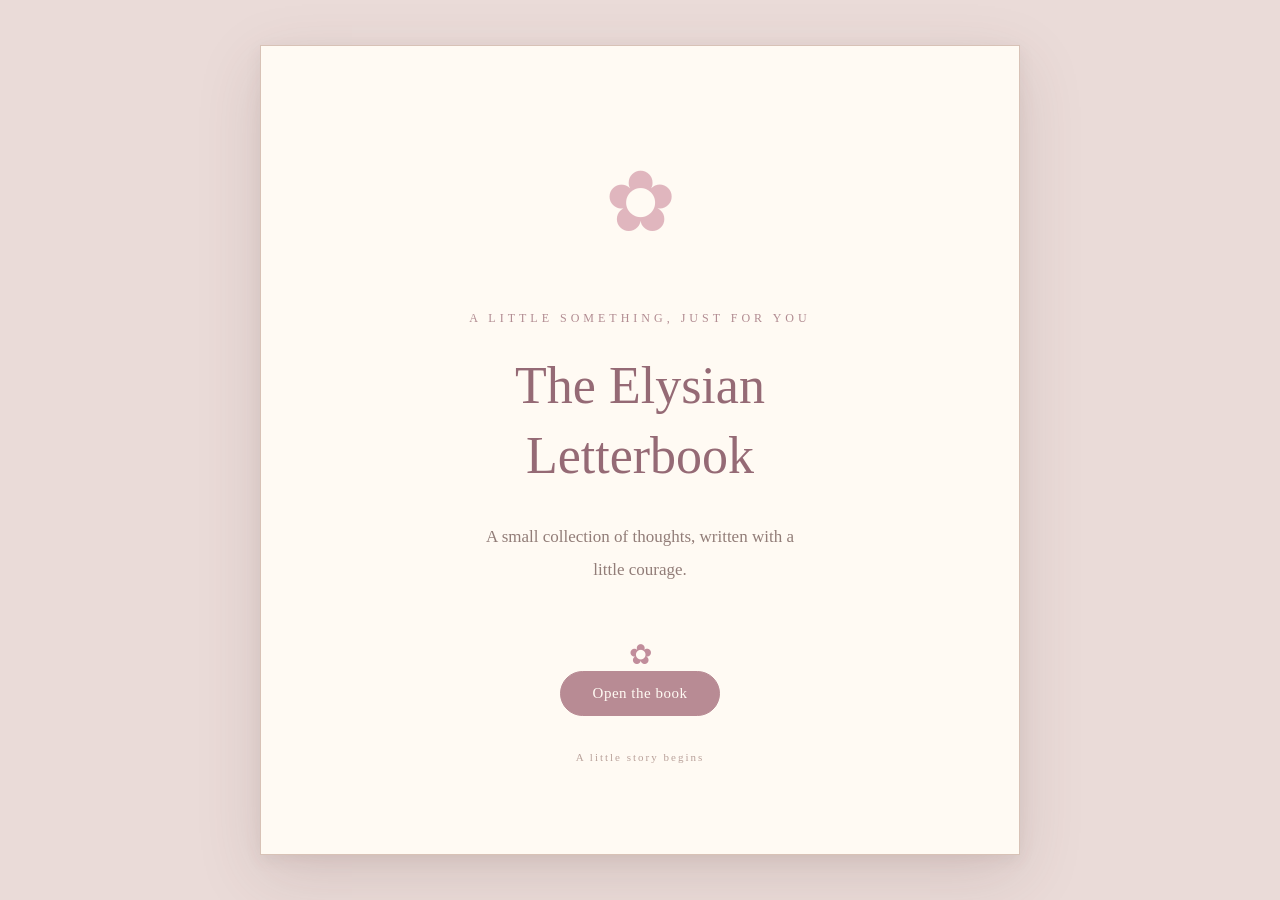
==== index.html @ 51415176 "Add files via upload" ====
<!DOCTYPE html>
<html lang="en">

<head>
    <meta charset="UTF-8">
    <meta name="viewport" content="width=device-width, initial-scale=1.0">

    <title>The Elysian Letterbook</title>

    <!-- CSS DESIGN -->
    <link rel="stylesheet" href="style.css">

</head>

<body>

    <!-- =========================================
         MAIN BOOK CONTAINER
    ========================================== -->

    <main class="book-container">

        <div class="book">


            <!-- =================================
                 PAGE 1: COVER
            ================================== -->

            <section class="page active" id="page-1">

                <div class="page-content cover-page">

                    <!-- IMAGE PLACEHOLDER: COVER FLOWER -->
                    <div class="image-placeholder cover-flower">
                        <!-- Add cover PNG here later -->
                    </div>


                    <p class="small-heading">
                        A little something, just for you
                    </p>


                    <h1>
                        The Elysian
                        <br>
                        Letterbook
                    </h1>


                    <p class="cover-description">
                        A small collection of thoughts,
                        written with a little courage.
                    </p>


                    <div class="cover-decoration">
                        ✿
                    </div>


                    <button class="next-button" onclick="nextPage()">
                        Open the book
                    </button>


                    <p class="page-number">
                        A little story begins
                    </p>

                </div>

            </section>



            <!-- =================================
                 PAGE 2: THE BEGINNING
            ================================== -->

            <section class="page" id="page-2">

                <div class="page-content">


                    <p class="small-heading">
                        Chapter I
                    </p>


                    <h2>
                        A little introduction
                    </h2>


                    <!-- IMAGE PLACEHOLDER -->
                    <div class="image-placeholder chapter-image">
                        <!-- Add a flower or decorative PNG here later -->
                    </div>


                    <p class="letter-text">
                        Hello.
                    </p>


                    <p class="letter-text">
                        I wanted to write something a little different
                        instead of simply sending another message.
                    </p>


                    <p class="letter-text">
                        So I made this little book.
                    </p>


                    <p class="letter-text">
                        And I suppose this is where my story begins.
                    </p>


                    <div class="page-navigation">

                        <button class="back-button" onclick="previousPage()">
                            Previous
                        </button>

                        <button class="next-button" onclick="nextPage()">
                            Next
                        </button>

                    </div>


                    <p class="page-number">
                        01
                    </p>

                </div>

            </section>



            <!-- =================================
                 PAGE 3: ELYSIA
            ================================== -->

            <section class="page" id="page-3">

                <div class="page-content">


                    <p class="small-heading">
                        Chapter II
                    </p>


                    <h2>
                        A beautiful coincidence
                    </h2>


                    <!-- IMAGE PLACEHOLDER: ELYSIA -->
                    <div class="image-placeholder elysia-image">
                        <!-- Add Elysia cosplay PNG here later -->
                    </div>


                    <p class="letter-text">
                        Somewhere along the way,
                        I came across your cosplay.
                    </p>


                    <p class="letter-text">
                        And honestly, Elysia was what first
                        caught my attention.
                    </p>


                    <p class="letter-text">
                        There was something about seeing
                        a character I already admired
                        brought to life.
            </p>


                    <p class="letter-text">
                        It made me curious enough
                        to stay a little longer.
                    </p>


                    <div class="page-navigation">

                        <button class="back-button" onclick="previousPage()">
                            Previous
                        </button>

                        <button class="next-button" onclick="nextPage()">
                            Next
                        </button>

                    </div>


                    <p class="page-number">
                        02
                    </p>

                </div>

            </section>



            <!-- =================================
                 PAGE 4: THE PERSON
            ================================== -->

            <section class="page" id="page-4">

                <div class="page-content">


                    <p class="small-heading">
                        Chapter III
                    </p>


                    <h2>
                        Beyond the cosplay
                    </h2>


                    <!-- IMAGE PLACEHOLDER: FLOWERS -->
                    <div class="image-placeholder flower-decoration">
                        <!-- Add flower PNG here later -->
                    </div>


                    <p class="letter-text">
                        But after a while,
                        I realized something.
                    </p>


                    <p class="letter-text">
                        It wasn't just the character
                        that made me curious.
            </p>


                    <p class="letter-text">
                        I started wondering about
                        the person behind the cosplay.
            </p>


                    <p class="letter-text">
                        The person with her own stories,
                        interests, little habits,
                        and dreams.
            </p>


                    <p class="letter-text">
                        And I found myself wanting
                        to know more about you.
            </p>


                    <div class="page-navigation">

                        <button class="back-button" onclick="previousPage()">
                            Previous
                        </button>

                        <button class="next-button" onclick="nextPage()">
                            Next
                        </button>

                    </div>


                    <p class="page-number">
                        03
                    </p>

                </div>

            </section>



            <!-- =================================
                 PAGE 5: HONEST THOUGHTS
            ================================== -->

            <section class="page" id="page-5">

                <div class="page-content">


                    <p class="small-heading">
                        Chapter IV
                    </p>


                    <h2>
                        A little honesty
                    </h2>


                    <!-- IMAGE PLACEHOLDER -->
                    <div class="image-placeholder honesty-image">
                        <!-- Add a decorative PNG here later -->
                    </div>


                    <p class="letter-text">
                        I think you're really lovely.
            </p>


                    <p class="letter-text">
                        And somewhere between admiring
                        your work and becoming curious
                        about you,
                        I realized that my interest
                        had become something more.
            </p>


                    <p class="letter-text">
                        I didn't want to pretend
                        that I hadn't noticed.
            </p>


                    <p class="letter-text">
                        So I thought I'd be honest
                        about it.
            </p>


                    <div class="page-navigation">

                        <button class="back-button" onclick="previousPage()">
                            Previous
                        </button>

                        <button class="next-button" onclick="nextPage()">
                            Next
                        </button>

                    </div>


                    <p class="page-number">
                        04
                    </p>

                </div>

            </section>



            <!-- =================================
                 PAGE 6: THE INVITATION
            ================================== -->

            <section class="page" id="page-6">

                <div class="page-content">


                    <p class="small-heading">
                        Chapter V
                    </p>


                    <h2>
                        A small question
                    </h2>


                    <!-- IMAGE PLACEHOLDER -->
                    <div class="image-placeholder invitation-image">
                        <!-- Add a flower PNG here later -->
                    </div>


                    <p class="letter-text">
                        I don't know where this might lead.
            </p>


                    <p class="letter-text">
                        And I don't want to make
                        any assumptions about you.
            </p>


                    <p class="letter-text">
                        But if you're comfortable with it,
                        I'd really like the chance
                        to get to know you.
            </p>


                    <p class="letter-text">
                        Maybe we could talk,
                        share our interests,
                        and see where things go.
            </p>


                    <p class="letter-text">
                        No expectations.
                        Just a genuine invitation.
            </p>


                    <div class="page-navigation">

                        <button class="back-button" onclick="previousPage()">
                            Previous
                        </button>

                        <button class="next-button" onclick="nextPage()">
                            Next
                        </button>

                    </div>


                    <p class="page-number">
                        05
                    </p>

                </div>

            </section>



            <!-- =================================
                 PAGE 7: FINAL LETTER
            ================================== -->

            <section class="page" id="page-7">

                <div class="page-content final-page">


                    <p class="small-heading">
                        The final page
                    </p>


                    <h2>
                        A letter from me
                    </h2>


                    <!-- IMAGE PLACEHOLDER: FINAL FLOWER -->
                    <div class="image-placeholder final-flower">
                        <!-- Add your final flower PNG here later -->
                    </div>


                    <p class="letter-text">
                        Thank you for taking the time
                        to read this little book.
            </p>


                    <p class="letter-text">
                        I know this might be unexpected,
                        and I hope it doesn't make
                        things uncomfortable.
            </p>


                    <p class="letter-text">
                        I simply wanted to tell you
                        how I feel,
                        and ask if you'd be open
                        to getting to know me.
            </p>


                    <p class="letter-text">
                        Whatever your answer is,
                        I'll respect it.
            </p>


                    <p class="letter-text">
                        And either way,
                        I'm glad I got to admire
                        your beautiful work.
            </p>


                    <div class="signature">

                        With sincerity,

                        <br>

                        <span>
                            Someone who wanted to say hello
                        </span>

                    </div>


                    

<!-- RESPONSE OPTIONS -->

<div class="response-section" id="response-section">

    <p class="response-question">
        Would you be open to getting to know me?
    </p>

    <button
        class="response-button"
        id="yes-button"
        onclick="chooseResponse('yes')">

        I'd like that ♡

    </button>

    <button
        class="response-button decline-button"
        id="no-button"
        onclick="chooseResponse('no')">

        I don't think so

    </button>

</div>


<!-- RESPONSE MESSAGE -->

<div
    id="response-message"
    class="response-message"
    aria-live="polite">

</div>


<!-- FINAL NAVIGATION -->

<div class="page-navigation">

    <button
        class="back-button"
        onclick="previousPage()">

        Previous

    </button>

    <button
        class="restart-button"
        onclick="restartBook()">

        Read again

    </button>


</div>



        <!-- =====================================
             BOOK FOOTER
        ====================================== -->

        <footer class="book-footer">

            <p>
                Written with a little courage ♡
            </p>

        </footer>


    </main>



    <!-- JAVASCRIPT -->
    <script src="script.js"></script>

</body>

</html>
---- style.css ----
/* =====================================================
   THE ELYSIAN LETTERBOOK
   Main stylesheet
===================================================== */


/* =====================================================
   1. GLOBAL SETTINGS
===================================================== */

* {
    box-sizing: border-box;
}

html {
    scroll-behavior: smooth;
}

body {
    margin: 0;
    min-height: 100vh;

    background-color: #eadbd8;

    color: #70565a;

    font-family: Georgia, "Times New Roman", serif;

    display: flex;
    justify-content: center;
    align-items: center;

    padding: 35px 15px;
}


/* =====================================================
   2. BOOK CONTAINER
===================================================== */

.book-container {
    width: 100%;
    max-width: 760px;

    margin: auto;
}

.book {
    position: relative;

    width: 100%;

    background-color: #fffaf3;

    border: 1px solid #d8c2b6;

    box-shadow:
        0 20px 60px rgba(91, 60, 58, 0.15),
        0 5px 15px rgba(91, 60, 58, 0.08);

    overflow: hidden;
}


/* =====================================================
   3. PAGE STRUCTURE
===================================================== */

.page {
    display: none;

    width: 100%;

    min-height: 680px;

    background-color: #fffaf3;

    position: relative;
}

.page.active {
    display: block;

    animation: pageFadeIn 0.6s ease;
}

.page-content {
    position: relative;

    width: 100%;
    min-height: 680px;

    padding: 75px 80px 60px;

    display: flex;
    flex-direction: column;
    align-items: center;

    text-align: center;
}


/* =====================================================
   4. PAGE TRANSITION
===================================================== */

@keyframes pageFadeIn {

    from {
        opacity: 0;
        transform: translateY(10px);
    }

    to {
        opacity: 1;
        transform: translateY(0);
    }

}


/* =====================================================
   5. SMALL HEADINGS
===================================================== */

.small-heading {
    margin: 0 0 25px;

    font-size: 12px;

    letter-spacing: 4px;

    text-transform: uppercase;

    color: #b18b91;
}


/* =====================================================
   6. MAIN HEADINGS
===================================================== */

h1,
h2 {
    margin: 0;

    font-weight: normal;

    color: #956a75;

    line-height: 1.35;
}

h1 {
    font-size: 52px;
}

h2 {
    font-size: 38px;

    margin-bottom: 25px;
}


/* =====================================================
   7. COVER PAGE
===================================================== */

.cover-page {
    justify-content: center;

    min-height: 720px;

    padding-top: 80px;
    padding-bottom: 80px;
}

.cover-page h1 {
    max-width: 500px;
}

.cover-description {
    max-width: 340px;

    margin-top: 30px;

    font-size: 17px;

    line-height: 1.9;

    color: #927d78;
}

.cover-decoration {
    margin-top: 35px;

    font-size: 28px;

    color: #c18d9b;
}


/* =====================================================
   8. IMAGE PLACEHOLDERS
===================================================== */

/*
   These areas are intentionally empty.

   Later, you can place PNG images inside them.

   We will adjust the sizes after you find your resources.
*/

.image-placeholder {
    position: relative;

    width: 100%;

    max-width: 320px;

    height: 180px;

    margin: 20px auto 30px;

    overflow: hidden;

    background-color: transparent;
}


/* Cover image area */

.cover-flower {
    width: 220px;

    height: 150px;

    margin-top: 0;
    margin-bottom: 35px;
}


/* Chapter illustrations */

.chapter-image {
    max-width: 280px;

    height: 150px;
}


/* Elysia cosplay image */

.elysia-image {
    max-width: 340px;

    height: 210px;
}


/* Flower decorations */

.flower-decoration {
    max-width: 250px;

    height: 140px;
}


/* Final page illustration */

.final-flower {
    max-width: 230px;

    height: 150px;
}


/* =====================================================
   9. CSS FLOWER DECORATIONS
===================================================== */

/*
   These decorations work without PNG files.

   You can remove or replace them whenever you add
   your own flower assets.
*/

.cover-flower::before,
.final-flower::before {

    content: "✿";

    position: absolute;

    top: 50%;
    left: 50%;

    transform: translate(-50%, -50%);

    font-size: 85px;

    color: #d9a6b1;

    opacity: 0.8;

}


.flower-decoration::before {

    content: "❀";

    position: absolute;

    top: 50%;
    left: 50%;

    transform: translate(-50%, -50%);

    font-size: 70px;

    color: #d7a6ae;

    opacity: 0.7;

}


/* =====================================================
   10. LETTER TEXT
===================================================== */

.letter-text {

    width: 100%;

    max-width: 470px;

    margin: 12px 0;

    font-size: 17px;

    line-height: 2;

    color: #806c69;

}


/* =====================================================
   11. PAGE NAVIGATION
===================================================== */

.page-navigation {

    width: 100%;

    display: flex;

    justify-content: center;
    align-items: center;

    gap: 15px;

    margin-top: auto;

    padding-top: 45px;
}


/* =====================================================
   12. GENERAL BUTTONS
===================================================== */

button {

    font-family: Georgia, "Times New Roman", serif;

    cursor: pointer;

    transition:
        background-color 0.3s ease,
        color 0.3s ease,
        transform 0.3s ease,
        box-shadow 0.3s ease;
}


/* Main next button */

.next-button {

    padding: 13px 32px;

    border: 1px solid #b88b94;

    border-radius: 30px;

    background-color: #b88b94;

    color: #fffaf3;

    font-size: 15px;

    letter-spacing: 0.5px;
}


/* Previous button */

.back-button {

    padding: 12px 25px;

    border: 1px solid #d8bfc0;

    border-radius: 30px;

    background-color: transparent;

    color: #98757c;

    font-size: 14px;
}


/* Restart button */

.restart-button {

    padding: 12px 25px;

    border: 1px solid #d8bfc0;

    border-radius: 30px;

    background-color: transparent;

    color: #98757c;

    font-size: 14px;
}


/* Button hover effects */

.next-button:hover {

    background-color: #986875;

    border-color: #986875;

    transform: translateY(-2px);

    box-shadow: 0 5px 15px rgba(130, 80, 90, 0.15);

}


.back-button:hover,
.restart-button:hover {

    background-color: #f1e4e1;

    transform: translateY(-2px);

}


/* =====================================================
   13. PAGE NUMBERS
===================================================== */

.page-number {

    margin-top: 35px;

    font-size: 11px;

    letter-spacing: 2px;

    color: #b9a19a;

}


/* =====================================================
   14. FINAL PAGE
===================================================== */

.final-page {

    padding-top: 65px;

    padding-bottom: 55px;
}


/* Signature */

.signature {

    margin-top: 30px;

    font-size: 15px;

    line-height: 2;

    color: #927b77;

    font-style: italic;
}

.signature span {

    color: #b17c88;

    font-size: 17px;

}


/* =====================================================
   15. RESPONSE SECTION
===================================================== */

.response-section {

    width: 100%;

    max-width: 400px;

    margin-top: 40px;

    padding: 30px 20px;

    border-top: 1px solid #ead8d2;

}


/* Question */

.response-question {

    margin: 0 0 25px;

    font-size: 17px;

    line-height: 1.8;

    color: #926d76;

}


/* Response buttons */

.response-button {

    display: block;

    width: 100%;

    margin: 12px auto;

    padding: 14px 20px;

    border: 1px solid #c99da5;

    border-radius: 30px;

    background-color: #c99da5;

    color: #fffaf3;

    font-size: 15px;
}


/* Positive response */

.response-button:hover {

    background-color: #a97783;

    border-color: #a97783;

    transform: translateY(-2px);

}


/* Decline response */

.decline-button {

    background-color: transparent;

    color: #987b7b;

    border-color: #ddc8c3;

}


/* Decline hover */

.decline-button:hover {

    background-color: #f3e7e3;

    color: #85666a;

}


/* =====================================================
   16. RESPONSE MESSAGE
===================================================== */

.response-message {

    display: none;

    width: 100%;

    max-width: 400px;

    margin-top: 25px;

    padding: 20px;

    background-color: #f8eee8;

    border: 1px solid #ead8d2;

    color: #876a70;

    font-size: 15px;

    line-height: 1.8;

}


/* =====================================================
   17. BOOK FOOTER
===================================================== */

.book-footer {

    padding: 20px;

    text-align: center;

    background-color: #f7eee7;

    border-top: 1px solid #e5d2c7;
}

.book-footer p {

    margin: 0;

    font-size: 12px;

    letter-spacing: 1.5px;

    color: #b08c8c;

}


/* =====================================================
   18. MOBILE RESPONSIVENESS
===================================================== */

@media (max-width: 600px) {


    body {

        padding: 15px 10px;

        align-items: flex-start;

    }


    .book-container {

        width: 100%;

    }


    .page {

        min-height: 650px;

    }


    .page-content {

        min-height: 650px;

        padding: 55px 25px 40px;

    }


    .cover-page {

        min-height: 680px;

        padding: 60px 20px;

    }


    h1 {

        font-size: 39px;

    }


    h2 {

        font-size: 30px;

    }


    .small-heading {

        font-size: 10px;

        letter-spacing: 3px;

    }


    .cover-description {

        font-size: 15px;

    }


    .letter-text {

        font-size: 15px;

        line-height: 1.9;

    }


    .image-placeholder {

        height: 140px;

        margin-top: 15px;
        margin-bottom: 20px;

    }


    .cover-flower {

        height: 120px;

    }


    .cover-flower::before,
    .final-flower::before {

        font-size: 65px;

    }


    .flower-decoration::before {

        font-size: 55px;

    }


    .page-navigation {

        gap: 10px;

        padding-top: 35px;

    }


    .next-button,
    .back-button,
    .restart-button {

        padding: 11px 20px;

        font-size: 13px;

    }


    .response-section {

        padding: 25px 10px;

    }


    .response-question {

        font-size: 15px;

    }


    .response-button {

        font-size: 14px;

    }


    .signature {

        font-size: 14px;

    }


}


/* =====================================================
   19. SMALL MOBILE SCREENS
===================================================== */

@media (max-width: 360px) {


    .page-content {

        padding-left: 18px;
        padding-right: 18px;

    }


    h1 {

        font-size: 33px;

    }


    h2 {

        font-size: 27px;

    }


    .page-navigation {

        gap: 8px;

    }


    .next-button,
    .back-button,
    .restart-button {

        padding: 10px 16px;

        font-size: 12px;

    }

}

/* =====================================================
   EXIT BOOK BUTTON
===================================================== */

.exit-button {

    padding: 12px 25px;

    border: 1px solid #d8bfc0;

    border-radius: 30px;

    background-color: transparent;

    color: #98757c;

    font-size: 14px;

}


/* Exit button hover */

.exit-button:hover {

    background-color: #f1e4e1;

    transform: translateY(-2px);

}


/* =====================================================
   RESPONSE LOCK
===================================================== */

/* Disabled response buttons */

.response-button:disabled {

    cursor: default;

    opacity: 0.55;

    transform: none;

}


/* Selected response */

.response-button.selected-response {

    opacity: 1;

    background-color: #a97783;

    border-color: #a97783;

    color: #fffaf3;

}


/* Keep selected button from changing on hover */

.response-button.selected-response:hover {

    transform: none;

}


/* =====================================================
   MOBILE FINAL NAVIGATION
===================================================== */

@media (max-width: 600px) {

    .exit-button {

        padding: 11px 20px;

        font-size: 13px;

    }

}
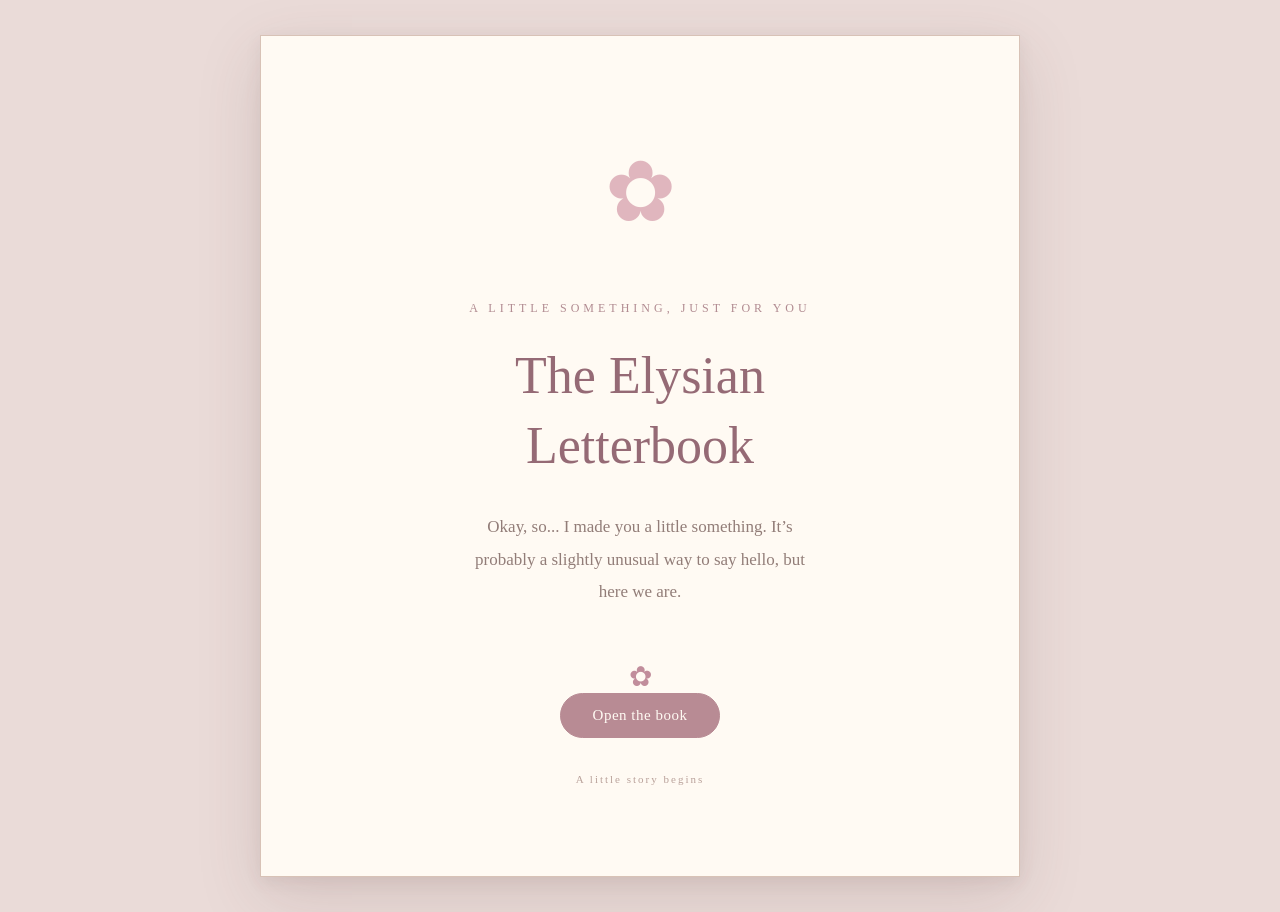
==== commit cf59a783: "Add files via upload" ====
--- a/index.html
+++ b/index.html
@@ -1,613 +1,614 @@
-
-<!DOCTYPE html>
-<html lang="en">
-
-<head>
-    <meta charset="UTF-8">
-    <meta name="viewport" content="width=device-width, initial-scale=1.0">
-
-    <title>The Elysian Letterbook</title>
-
-    <!-- CSS DESIGN -->
-    <link rel="stylesheet" href="style.css">
-
-</head>
-
-<body>
-
-    <!-- =========================================
-         MAIN BOOK CONTAINER
-    ========================================== -->
-
-    <main class="book-container">
-
-        <div class="book">
-
-
-            <!-- =================================
-                 PAGE 1: COVER
-            ================================== -->
-
-            <section class="page active" id="page-1">
-
-                <div class="page-content cover-page">
-
-                    <!-- IMAGE PLACEHOLDER: COVER FLOWER -->
-                    <div class="image-placeholder cover-flower">
-                        <!-- Add cover PNG here later -->
-                    </div>
-
-
-                    <p class="small-heading">
-                        A little something, just for you
-                    </p>
-
-
-                    <h1>
-                        The Elysian
-                        <br>
-                        Letterbook
-                    </h1>
-
-
-                    <p class="cover-description">
-                        A small collection of thoughts,
-                        written with a little courage.
-                    </p>
-
-
-                    <div class="cover-decoration">
-                        ✿
-                    </div>
-
-
-                    <button class="next-button" onclick="nextPage()">
-                        Open the book
-                    </button>
-
-
-                    <p class="page-number">
-                        A little story begins
-                    </p>
-
-                </div>
-
-            </section>
-
-
-
-            <!-- =================================
-                 PAGE 2: THE BEGINNING
-            ================================== -->
-
-            <section class="page" id="page-2">
-
-                <div class="page-content">
-
-
-                    <p class="small-heading">
-                        Chapter I
-                    </p>
-
-
-                    <h2>
-                        A little introduction
-                    </h2>
-
-
-                    <!-- IMAGE PLACEHOLDER -->
-                    <div class="image-placeholder chapter-image">
-                        <!-- Add a flower or decorative PNG here later -->
-                    </div>
-
-
-                    <p class="letter-text">
-                        Hello.
-                    </p>
-
-
-                    <p class="letter-text">
-                        I wanted to write something a little different
-                        instead of simply sending another message.
-                    </p>
-
-
-                    <p class="letter-text">
-                        So I made this little book.
-                    </p>
-
-
-                    <p class="letter-text">
-                        And I suppose this is where my story begins.
-                    </p>
-
-
-                    <div class="page-navigation">
-
-                        <button class="back-button" onclick="previousPage()">
-                            Previous
-                        </button>
-
-                        <button class="next-button" onclick="nextPage()">
-                            Next
-                        </button>
-
-                    </div>
-
-
-                    <p class="page-number">
-                        01
-                    </p>
-
-                </div>
-
-            </section>
-
-
-
-            <!-- =================================
-                 PAGE 3: ELYSIA
-            ================================== -->
-
-            <section class="page" id="page-3">
-
-                <div class="page-content">
-
-
-                    <p class="small-heading">
-                        Chapter II
-                    </p>
-
-
-                    <h2>
-                        A beautiful coincidence
-                    </h2>
-
-
-                    <!-- IMAGE PLACEHOLDER: ELYSIA -->
-                    <div class="image-placeholder elysia-image">
-                        <!-- Add Elysia cosplay PNG here later -->
-                    </div>
-
-
-                    <p class="letter-text">
-                        Somewhere along the way,
-                        I came across your cosplay.
-                    </p>
-
-
-                    <p class="letter-text">
-                        And honestly, Elysia was what first
-                        caught my attention.
-                    </p>
-
-
-                    <p class="letter-text">
-                        There was something about seeing
-                        a character I already admired
-                        brought to life.
-            </p>
-
-
-                    <p class="letter-text">
-                        It made me curious enough
-                        to stay a little longer.
-                    </p>
-
-
-                    <div class="page-navigation">
-
-                        <button class="back-button" onclick="previousPage()">
-                            Previous
-                        </button>
-
-                        <button class="next-button" onclick="nextPage()">
-                            Next
-                        </button>
-
-                    </div>
-
-
-                    <p class="page-number">
-                        02
-                    </p>
-
-                </div>
-
-            </section>
-
-
-
-            <!-- =================================
-                 PAGE 4: THE PERSON
-            ================================== -->
-
-            <section class="page" id="page-4">
-
-                <div class="page-content">
-
-
-                    <p class="small-heading">
-                        Chapter III
-                    </p>
-
-
-                    <h2>
-                        Beyond the cosplay
-                    </h2>
-
-
-                    <!-- IMAGE PLACEHOLDER: FLOWERS -->
-                    <div class="image-placeholder flower-decoration">
-                        <!-- Add flower PNG here later -->
-                    </div>
-
-
-                    <p class="letter-text">
-                        But after a while,
-                        I realized something.
-                    </p>
-
-
-                    <p class="letter-text">
-                        It wasn't just the character
-                        that made me curious.
-            </p>
-
-
-                    <p class="letter-text">
-                        I started wondering about
-                        the person behind the cosplay.
-            </p>
-
-
-                    <p class="letter-text">
-                        The person with her own stories,
-                        interests, little habits,
-                        and dreams.
-            </p>
-
-
-                    <p class="letter-text">
-                        And I found myself wanting
-                        to know more about you.
-            </p>
-
-
-                    <div class="page-navigation">
-
-                        <button class="back-button" onclick="previousPage()">
-                            Previous
-                        </button>
-
-                        <button class="next-button" onclick="nextPage()">
-                            Next
-                        </button>
-
-                    </div>
-
-
-                    <p class="page-number">
-                        03
-                    </p>
-
-                </div>
-
-            </section>
-
-
-
-            <!-- =================================
-                 PAGE 5: HONEST THOUGHTS
-            ================================== -->
-
-            <section class="page" id="page-5">
-
-                <div class="page-content">
-
-
-                    <p class="small-heading">
-                        Chapter IV
-                    </p>
-
-
-                    <h2>
-                        A little honesty
-                    </h2>
-
-
-                    <!-- IMAGE PLACEHOLDER -->
-                    <div class="image-placeholder honesty-image">
-                        <!-- Add a decorative PNG here later -->
-                    </div>
-
-
-                    <p class="letter-text">
-                        I think you're really lovely.
-            </p>
-
-
-                    <p class="letter-text">
-                        And somewhere between admiring
-                        your work and becoming curious
-                        about you,
-                        I realized that my interest
-                        had become something more.
-            </p>
-
-
-                    <p class="letter-text">
-                        I didn't want to pretend
-                        that I hadn't noticed.
-            </p>
-
-
-                    <p class="letter-text">
-                        So I thought I'd be honest
-                        about it.
-            </p>
-
-
-                    <div class="page-navigation">
-
-                        <button class="back-button" onclick="previousPage()">
-                            Previous
-                        </button>
-
-                        <button class="next-button" onclick="nextPage()">
-                            Next
-                        </button>
-
-                    </div>
-
-
-                    <p class="page-number">
-                        04
-                    </p>
-
-                </div>
-
-            </section>
-
-
-
-            <!-- =================================
-                 PAGE 6: THE INVITATION
-            ================================== -->
-
-            <section class="page" id="page-6">
-
-                <div class="page-content">
-
-
-                    <p class="small-heading">
-                        Chapter V
-                    </p>
-
-
-                    <h2>
-                        A small question
-                    </h2>
-
-
-                    <!-- IMAGE PLACEHOLDER -->
-                    <div class="image-placeholder invitation-image">
-                        <!-- Add a flower PNG here later -->
-                    </div>
-
-
-                    <p class="letter-text">
-                        I don't know where this might lead.
-            </p>
-
-
-                    <p class="letter-text">
-                        And I don't want to make
-                        any assumptions about you.
-            </p>
-
-
-                    <p class="letter-text">
-                        But if you're comfortable with it,
-                        I'd really like the chance
-                        to get to know you.
-            </p>
-
-
-                    <p class="letter-text">
-                        Maybe we could talk,
-                        share our interests,
-                        and see where things go.
-            </p>
-
-
-                    <p class="letter-text">
-                        No expectations.
-                        Just a genuine invitation.
-            </p>
-
-
-                    <div class="page-navigation">
-
-                        <button class="back-button" onclick="previousPage()">
-                            Previous
-                        </button>
-
-                        <button class="next-button" onclick="nextPage()">
-                            Next
-                        </button>
-
-                    </div>
-
-
-                    <p class="page-number">
-                        05
-                    </p>
-
-                </div>
-
-            </section>
-
-
-
-            <!-- =================================
-                 PAGE 7: FINAL LETTER
-            ================================== -->
-
-            <section class="page" id="page-7">
-
-                <div class="page-content final-page">
-
-
-                    <p class="small-heading">
-                        The final page
-                    </p>
-
-
-                    <h2>
-                        A letter from me
-                    </h2>
-
-
-                    <!-- IMAGE PLACEHOLDER: FINAL FLOWER -->
-                    <div class="image-placeholder final-flower">
-                        <!-- Add your final flower PNG here later -->
-                    </div>
-
-
-                    <p class="letter-text">
-                        Thank you for taking the time
-                        to read this little book.
-            </p>
-
-
-                    <p class="letter-text">
-                        I know this might be unexpected,
-                        and I hope it doesn't make
-                        things uncomfortable.
-            </p>
-
-
-                    <p class="letter-text">
-                        I simply wanted to tell you
-                        how I feel,
-                        and ask if you'd be open
-                        to getting to know me.
-            </p>
-
-
-                    <p class="letter-text">
-                        Whatever your answer is,
-                        I'll respect it.
-            </p>
-
-
-                    <p class="letter-text">
-                        And either way,
-                        I'm glad I got to admire
-                        your beautiful work.
-            </p>
-
-
-                    <div class="signature">
-
-                        With sincerity,
-
-                        <br>
-
-                        <span>
-                            Someone who wanted to say hello
-                        </span>
-
-                    </div>
-
-
-                    
-
-<!-- RESPONSE OPTIONS -->
-
-<div class="response-section" id="response-section">
-
-    <p class="response-question">
-        Would you be open to getting to know me?
-    </p>
-
-    <button
-        class="response-button"
-        id="yes-button"
-        onclick="chooseResponse('yes')">
-
-        I'd like that ♡
-
-    </button>
-
-    <button
-        class="response-button decline-button"
-        id="no-button"
-        onclick="chooseResponse('no')">
-
-        I don't think so
-
-    </button>
-
-</div>
-
-
-<!-- RESPONSE MESSAGE -->
-
-<div
-    id="response-message"
-    class="response-message"
-    aria-live="polite">
-
-</div>
-
-
-<!-- FINAL NAVIGATION -->
-
-<div class="page-navigation">
-
-    <button
-        class="back-button"
-        onclick="previousPage()">
-
-        Previous
-
-    </button>
-
-    <button
-        class="restart-button"
-        onclick="restartBook()">
-
-        Read again
-
-    </button>
-
-
-</div>
-
-
-
-        <!-- =====================================
-             BOOK FOOTER
-        ====================================== -->
-
-        <footer class="book-footer">
-
-            <p>
-                Written with a little courage ♡
-            </p>
-
-        </footer>
-
-
-    </main>
-
-
-
-    <!-- JAVASCRIPT -->
-    <script src="script.js"></script>
-
-</body>
-
-</html>
+
+<!DOCTYPE html>
+<html lang="en">
+
+<head>
+    <meta charset="UTF-8">
+    <meta name="viewport" content="width=device-width, initial-scale=1.0">
+
+    <title>The Elysian Letterbook</title>
+
+    <!-- CSS DESIGN -->
+    <link rel="stylesheet" href="style.css">
+
+</head>
+
+<body>
+
+    <!-- =========================================
+         MAIN BOOK CONTAINER
+    ========================================== -->
+
+    <main class="book-container">
+
+        <div class="book">
+
+
+            <!-- =================================
+                 PAGE 1: COVER
+            ================================== -->
+
+            <section class="page active" id="page-1">
+
+                <div class="page-content cover-page">
+
+                    <!-- IMAGE PLACEHOLDER: COVER FLOWER -->
+                    <div class="image-placeholder cover-flower">
+                        <!-- Add cover PNG here later -->
+                    </div>
+
+
+                    <p class="small-heading">
+                        A little something, just for you
+                    </p>
+
+
+                    <h1>
+                        The Elysian
+                        <br>
+                        Letterbook
+                    </h1>
+
+
+                    <p class="cover-description">
+                        Okay, so... I made you a little something.
+                        It’s probably a slightly unusual way to say hello, but here we are.
+                    </p>
+
+
+                    <div class="cover-decoration">
+                        ✿
+                    </div>
+
+
+                    <button class="next-button" onclick="nextPage()">
+                        Open the book
+                    </button>
+
+
+                    <p class="page-number">
+                        A little story begins
+                    </p>
+
+                </div>
+
+            </section>
+
+
+
+            <!-- =================================
+                 PAGE 2: THE BEGINNING
+            ================================== -->
+
+            <section class="page" id="page-2">
+
+                <div class="page-content">
+
+
+                    <p class="small-heading">
+                        Chapter I
+                    </p>
+
+
+                    <h2>
+                        A little introduction
+                    </h2>
+
+
+                    <!-- IMAGE PLACEHOLDER -->
+                    <div class="image-placeholder chapter-image">
+                        <img
+                            src="assets/Pastel Paper with Cursive Hello.png"
+                            alt=""
+                            class="chapter-flower"
+                 >
+                    </div>
+
+
+                    <p class="letter-text">
+                        Hey, hello. So... I’m not really sure how to start this haha.
+                    </p>
+
+
+                    <p class="letter-text">
+                        I thought about just sending you a message, but somehow
+                        I ended up making an entire little website instead
+                    </p>
+
+
+                    <p class="letter-text">
+                        Yeah. This seemed like a perfectly reasonable idea at the time.
+                    </p>
+
+
+                    <p class="letter-text">
+                        Anyway, I guess this is me saying hi.
+                    </p>
+
+
+                    <div class="page-navigation">
+
+                        <button class="back-button" onclick="previousPage()">
+                            Previous
+                        </button>
+
+                        <button class="next-button" onclick="nextPage()">
+                            Next
+                        </button>
+
+                    </div>
+
+
+                    <p class="page-number">
+                        01
+                    </p>
+
+                </div>
+
+            </section>
+
+
+
+            <!-- =================================
+                 PAGE 3: ELYSIA
+            ================================== -->
+
+            <section class="page" id="page-3">
+
+                <div class="page-content">
+
+
+                    <p class="small-heading">
+                        Chapter II
+                    </p>
+
+
+                    <h2>
+                        A beautiful coincidence
+                    </h2>
+
+
+                    <!-- IMAGE PLACEHOLDER: ELYSIA -->
+                    <div class="image-placeholder elysia-image">
+                        <img
+                            src="assets/new Elysia battlesuit version 8_5.jpg"
+                            alt=""
+                            class="elysia-cosplay"
+                            >
+                    </div>
+
+
+                    <p class="letter-text">
+                        So, how did this even start? Well, I came across
+                        your Elysia cosplay on TikTok.
+                    </p>
+
+
+                    <p class="letter-text">
+                        And honestly... yeah, Elysia definitely caught
+                        my attention haha.
+                    </p>
+
+
+                    <p class="letter-text">
+                        I already liked the character, so seeing someone bring her to life like that was pretty cool haha.
+And honestly... you looked really pretty, too.
+            </p>
+
+                    <p class="letter-text">
+                       I noticed you cosplay other characters as well, and it's nice seeing the different characters you bring to life.
+
+
+                    <p class="letter-text">
+                        I guess that’s how I ended up here.
+                    </p>
+
+
+                    <div class="page-navigation">
+
+                        <button class="back-button" onclick="previousPage()">
+                            Previous
+                        </button>
+
+                        <button class="next-button" onclick="nextPage()">
+                            Next
+                        </button>
+
+                    </div>
+
+
+                    <p class="page-number">
+                        02
+                    </p>
+
+                </div>
+
+            </section>
+
+
+
+            <!-- =================================
+                 PAGE 4: THE PERSON
+            ================================== -->
+
+            <section class="page" id="page-4">
+
+                <div class="page-content">
+
+
+                    <p class="small-heading">
+                        Chapter III
+                    </p>
+
+
+                    <h2>
+                        Beyond the cosplay
+                    </h2>
+
+
+                    <!-- IMAGE PLACEHOLDER: FLOWERS -->
+                    <div class="image-placeholder flower-decoration">
+                        <!-- Add flower PNG here later -->
+                    </div>
+
+
+                    <p class="letter-text">
+                        But then... I started getting curious about you, too.
+                    </p>
+
+
+                    <p class="letter-text">
+                        Not just the cosplay or the characters you portray,
+                        but the person behind them.
+            </p>
+
+
+                    <p class="letter-text">
+                        I guess I started wondering what you're like outside of all that.
+            </p>
+
+
+                    <p class="letter-text">
+                        What do you enjoy? What kind of things make you happy?
+            </p>
+
+
+                    <p class="letter-text">
+                        I realized I kind of wanted to know.
+                        </p>
+
+                    <div class="page-navigation">
+
+                        <button class="back-button" onclick="previousPage()">
+                            Previous
+                        </button>
+
+                        <button class="next-button" onclick="nextPage()">
+                            Next
+                        </button>
+
+                    </div>
+
+
+                    <p class="page-number">
+                        03
+                    </p>
+
+                </div>
+
+            </section>
+
+
+
+            <!-- =================================
+                 PAGE 5: HONEST THOUGHTS
+            ================================== -->
+
+            <section class="page" id="page-5">
+
+                <div class="page-content">
+
+
+                    <p class="small-heading">
+                        Chapter IV
+                    </p>
+
+
+                    <h2>
+                        A little honesty
+                    </h2>
+
+
+                    <!-- IMAGE PLACEHOLDER -->
+                    <div class="image-placeholder honesty-image">
+                        <img
+                            src="assets/download.jpg"
+                            alt=""
+                            class="honesty-cosplay"
+                            >
+                    </div>
+
+
+                    <p class="letter-text">
+                        Okay, here’s where I get a little awkward.
+                        I think you’re really <b>pretty</b>.
+            </p>
+
+
+                    <p class="letter-text">
+                       I guess it's not just the cosplay itself, either. You caught my attention, and I found myself wanting to know a little more about you.<break>
+I don't really know how else to put it without making this sound like some cheesy pickup line.
+            </p>
+
+
+                    <p class="letter-text">
+                        But yeah... I think you're someone I'd genuinely like to talk to.<break>
+And I'd like to find out if we'd get along, too.
+            </p>
+
+
+                    <p class="letter-text">
+                        
+            </p>
+
+
+                    <div class="page-navigation">
+
+                        <button class="back-button" onclick="previousPage()">
+                            Previous
+                        </button>
+
+                        <button class="next-button" onclick="nextPage()">
+                            Next
+                        </button>
+
+                    </div>
+
+
+                    <p class="page-number">
+                        04
+                    </p>
+
+                </div>
+
+            </section>
+
+
+
+            <!-- =================================
+                 PAGE 6: THE INVITATION
+            ================================== -->
+
+            <section class="page" id="page-6">
+
+                <div class="page-content">
+
+
+                    <p class="small-heading">
+                        Chapter V
+                    </p>
+
+
+                    <h2>
+                        A small question
+                    </h2>
+
+
+                    <!-- IMAGE PLACEHOLDER -->
+                    <div class="image-placeholder invitation-image">
+                        <img
+                            src="assets/Ely.jpg"
+                            alt=""
+                            class="invitation-cosplay"
+                            >
+                    </div>
+
+
+                    <p class="letter-text">
+                        So... here’s the actual reason I made this.
+            </p>
+
+
+                    <p class="letter-text">
+                        Would you maybe be open to talking sometime?
+            </p>
+
+
+                    <p class="letter-text">
+                        I’d love to get to know you a little, hear about your
+                        interests, and just have a conversation.
+            </p>
+
+
+                    <p class="letter-text">
+                        We don’t have to make it anything complicated.
+                        I just thought it’d be nice to get to know each other,
+                        if you’re comfortable with that.
+            </p>
+
+
+                    <p class="letter-text">
+                        And if not, that’s okay too.
+            </p>
+
+
+                    <div class="page-navigation">
+
+                        <button class="back-button" onclick="previousPage()">
+                            Previous
+                        </button>
+
+                        <button class="next-button" onclick="nextPage()">
+                            Next
+                        </button>
+
+                    </div>
+
+
+                    <p class="page-number">
+                        05
+                    </p>
+
+                </div>
+
+            </section>
+
+
+
+            <!-- =================================
+                 PAGE 7: FINAL LETTER
+            ================================== -->
+
+            <section class="page" id="page-7">
+
+                <div class="page-content final-page">
+
+
+                    <p class="small-heading">
+                        The final page
+                    </p>
+
+
+                    <h2>
+                        A letter from me
+                    </h2>
+
+
+                    <!-- IMAGE PLACEHOLDER: FINAL FLOWER -->
+                    <div class="final-flowers">
+    <span class="rotating-flower">✿</span>
+    <span class="rotating-flower">✿</span>
+    <span class="rotating-flower">✿</span>
+</div>
+
+
+                    <p class="letter-text">
+                        Well... that’s pretty much it haha. Thank you for
+                        actually making it through this little website.
+            </p>
+
+
+                    <p class="letter-text">
+                        I know this was probably a pretty unexpected way
+                        for someone to say hello.
+            </p>
+
+
+                    <p class="letter-text">
+    But I thought I'd take a chance and ask if you'd be open to talking sometime.
+    I'd genuinely like to get to know you a little, if you're comfortable with that.
+    No pressure, really. If you'd like to talk, I'd be happy to hear from you.
+</p>
+
+<p class="letter-text">
+    And if not, that's completely okay too.
+</p>
+
+<p class="letter-text">
+    Either way, I'm glad I came across your cosplay.
+    Anyway... I hope this made you smile a little. ♡
+</p>
+
+
+                    <div class="signature">
+
+                        Anyway,
+
+                        <br>
+
+                        <span>
+                            Someone who wanted to say hi'
+                        </span>
+
+                    </div>
+
+
+                    
+
+<!-- RESPONSE OPTIONS -->
+
+<div class="response-section" id="response-section">
+
+    <p class="response-question">
+        Would you maybe be open to talking sometime?
+    </p>
+
+    <button
+        class="response-button"
+        id="yes-button"
+        onclick="chooseResponse('yes')">
+
+        Yeah, I'd be open to that ♡
+
+    </button>
+
+    <button
+        class="response-button decline-button"
+        id="no-button"
+        onclick="chooseResponse('no')">
+
+        Maybe not, but thank you ♡
+
+    </button>
+
+</div>
+
+
+<!-- RESPONSE MESSAGE -->
+
+<div
+    id="response-message"
+    class="response-message"
+    aria-live="polite">
+
+</div>
+
+
+<!-- FINAL NAVIGATION -->
+
+<div class="page-navigation">
+
+    <button
+        class="back-button"
+        onclick="previousPage()">
+
+        Previous
+
+    </button>
+
+    <button
+        class="restart-button"
+        onclick="restartBook()">
+
+        Read again
+
+    </button>
+
+
+</div>
+
+
+
+        <!-- =====================================
+             BOOK FOOTER
+        ====================================== -->
+
+        <footer class="book-footer">
+
+            <p>
+                Written with a little courage ♡
+            </p>
+
+        </footer>
+
+
+    </main>
+
+
+
+    <!-- JAVASCRIPT -->
+    <script src="script.js"></script>
+
+</body>
+
+</html>
--- a/style.css
+++ b/style.css
@@ -1,984 +1,1078 @@
-
-/* =====================================================
-   THE ELYSIAN LETTERBOOK
-   Main stylesheet
-===================================================== */
-
-
-/* =====================================================
-   1. GLOBAL SETTINGS
-===================================================== */
-
-* {
-    box-sizing: border-box;
-}
-
-html {
-    scroll-behavior: smooth;
-}
-
-body {
-    margin: 0;
-    min-height: 100vh;
-
-    background-color: #eadbd8;
-
-    color: #70565a;
-
-    font-family: Georgia, "Times New Roman", serif;
-
-    display: flex;
-    justify-content: center;
-    align-items: center;
-
-    padding: 35px 15px;
-}
-
-
-/* =====================================================
-   2. BOOK CONTAINER
-===================================================== */
-
-.book-container {
-    width: 100%;
-    max-width: 760px;
-
-    margin: auto;
-}
-
-.book {
-    position: relative;
-
-    width: 100%;
-
-    background-color: #fffaf3;
-
-    border: 1px solid #d8c2b6;
-
-    box-shadow:
-        0 20px 60px rgba(91, 60, 58, 0.15),
-        0 5px 15px rgba(91, 60, 58, 0.08);
-
-    overflow: hidden;
-}
-
-
-/* =====================================================
-   3. PAGE STRUCTURE
-===================================================== */
-
-.page {
-    display: none;
-
-    width: 100%;
-
-    min-height: 680px;
-
-    background-color: #fffaf3;
-
-    position: relative;
-}
-
-.page.active {
-    display: block;
-
-    animation: pageFadeIn 0.6s ease;
-}
-
-.page-content {
-    position: relative;
-
-    width: 100%;
-    min-height: 680px;
-
-    padding: 75px 80px 60px;
-
-    display: flex;
-    flex-direction: column;
-    align-items: center;
-
-    text-align: center;
-}
-
-
-/* =====================================================
-   4. PAGE TRANSITION
-===================================================== */
-
-@keyframes pageFadeIn {
-
-    from {
-        opacity: 0;
-        transform: translateY(10px);
-    }
-
-    to {
-        opacity: 1;
-        transform: translateY(0);
-    }
-
-}
-
-
-/* =====================================================
-   5. SMALL HEADINGS
-===================================================== */
-
-.small-heading {
-    margin: 0 0 25px;
-
-    font-size: 12px;
-
-    letter-spacing: 4px;
-
-    text-transform: uppercase;
-
-    color: #b18b91;
-}
-
-
-/* =====================================================
-   6. MAIN HEADINGS
-===================================================== */
-
-h1,
-h2 {
-    margin: 0;
-
-    font-weight: normal;
-
-    color: #956a75;
-
-    line-height: 1.35;
-}
-
-h1 {
-    font-size: 52px;
-}
-
-h2 {
-    font-size: 38px;
-
-    margin-bottom: 25px;
-}
-
-
-/* =====================================================
-   7. COVER PAGE
-===================================================== */
-
-.cover-page {
-    justify-content: center;
-
-    min-height: 720px;
-
-    padding-top: 80px;
-    padding-bottom: 80px;
-}
-
-.cover-page h1 {
-    max-width: 500px;
-}
-
-.cover-description {
-    max-width: 340px;
-
-    margin-top: 30px;
-
-    font-size: 17px;
-
-    line-height: 1.9;
-
-    color: #927d78;
-}
-
-.cover-decoration {
-    margin-top: 35px;
-
-    font-size: 28px;
-
-    color: #c18d9b;
-}
-
-
-/* =====================================================
-   8. IMAGE PLACEHOLDERS
-===================================================== */
-
-/*
-   These areas are intentionally empty.
-
-   Later, you can place PNG images inside them.
-
-   We will adjust the sizes after you find your resources.
-*/
-
-.image-placeholder {
-    position: relative;
-
-    width: 100%;
-
-    max-width: 320px;
-
-    height: 180px;
-
-    margin: 20px auto 30px;
-
-    overflow: hidden;
-
-    background-color: transparent;
-}
-
-
-/* Cover image area */
-
-.cover-flower {
-    width: 220px;
-
-    height: 150px;
-
-    margin-top: 0;
-    margin-bottom: 35px;
-}
-
-
-/* Chapter illustrations */
-
-.chapter-image {
-    max-width: 280px;
-
-    height: 150px;
-}
-
-
-/* Elysia cosplay image */
-
-.elysia-image {
-    max-width: 340px;
-
-    height: 210px;
-}
-
-
-/* Flower decorations */
-
-.flower-decoration {
-    max-width: 250px;
-
-    height: 140px;
-}
-
-
-/* Final page illustration */
-
-.final-flower {
-    max-width: 230px;
-
-    height: 150px;
-}
-
-
-/* =====================================================
-   9. CSS FLOWER DECORATIONS
-===================================================== */
-
-/*
-   These decorations work without PNG files.
-
-   You can remove or replace them whenever you add
-   your own flower assets.
-*/
-
-.cover-flower::before,
-.final-flower::before {
-
-    content: "✿";
-
-    position: absolute;
-
-    top: 50%;
-    left: 50%;
-
-    transform: translate(-50%, -50%);
-
-    font-size: 85px;
-
-    color: #d9a6b1;
-
-    opacity: 0.8;
-
-}
-
-
-.flower-decoration::before {
-
-    content: "❀";
-
-    position: absolute;
-
-    top: 50%;
-    left: 50%;
-
-    transform: translate(-50%, -50%);
-
-    font-size: 70px;
-
-    color: #d7a6ae;
-
-    opacity: 0.7;
-
-}
-
-
-/* =====================================================
-   10. LETTER TEXT
-===================================================== */
-
-.letter-text {
-
-    width: 100%;
-
-    max-width: 470px;
-
-    margin: 12px 0;
-
-    font-size: 17px;
-
-    line-height: 2;
-
-    color: #806c69;
-
-}
-
-
-/* =====================================================
-   11. PAGE NAVIGATION
-===================================================== */
-
-.page-navigation {
-
-    width: 100%;
-
-    display: flex;
-
-    justify-content: center;
-    align-items: center;
-
-    gap: 15px;
-
-    margin-top: auto;
-
-    padding-top: 45px;
-}
-
-
-/* =====================================================
-   12. GENERAL BUTTONS
-===================================================== */
-
-button {
-
-    font-family: Georgia, "Times New Roman", serif;
-
-    cursor: pointer;
-
-    transition:
-        background-color 0.3s ease,
-        color 0.3s ease,
-        transform 0.3s ease,
-        box-shadow 0.3s ease;
-}
-
-
-/* Main next button */
-
-.next-button {
-
-    padding: 13px 32px;
-
-    border: 1px solid #b88b94;
-
-    border-radius: 30px;
-
-    background-color: #b88b94;
-
-    color: #fffaf3;
-
-    font-size: 15px;
-
-    letter-spacing: 0.5px;
-}
-
-
-/* Previous button */
-
-.back-button {
-
-    padding: 12px 25px;
-
-    border: 1px solid #d8bfc0;
-
-    border-radius: 30px;
-
-    background-color: transparent;
-
-    color: #98757c;
-
-    font-size: 14px;
-}
-
-
-/* Restart button */
-
-.restart-button {
-
-    padding: 12px 25px;
-
-    border: 1px solid #d8bfc0;
-
-    border-radius: 30px;
-
-    background-color: transparent;
-
-    color: #98757c;
-
-    font-size: 14px;
-}
-
-
-/* Button hover effects */
-
-.next-button:hover {
-
-    background-color: #986875;
-
-    border-color: #986875;
-
-    transform: translateY(-2px);
-
-    box-shadow: 0 5px 15px rgba(130, 80, 90, 0.15);
-
-}
-
-
-.back-button:hover,
-.restart-button:hover {
-
-    background-color: #f1e4e1;
-
-    transform: translateY(-2px);
-
-}
-
-
-/* =====================================================
-   13. PAGE NUMBERS
-===================================================== */
-
-.page-number {
-
-    margin-top: 35px;
-
-    font-size: 11px;
-
-    letter-spacing: 2px;
-
-    color: #b9a19a;
-
-}
-
-
-/* =====================================================
-   14. FINAL PAGE
-===================================================== */
-
-.final-page {
-
-    padding-top: 65px;
-
-    padding-bottom: 55px;
-}
-
-
-/* Signature */
-
-.signature {
-
-    margin-top: 30px;
-
-    font-size: 15px;
-
-    line-height: 2;
-
-    color: #927b77;
-
-    font-style: italic;
-}
-
-.signature span {
-
-    color: #b17c88;
-
-    font-size: 17px;
-
-}
-
-
-/* =====================================================
-   15. RESPONSE SECTION
-===================================================== */
-
-.response-section {
-
-    width: 100%;
-
-    max-width: 400px;
-
-    margin-top: 40px;
-
-    padding: 30px 20px;
-
-    border-top: 1px solid #ead8d2;
-
-}
-
-
-/* Question */
-
-.response-question {
-
-    margin: 0 0 25px;
-
-    font-size: 17px;
-
-    line-height: 1.8;
-
-    color: #926d76;
-
-}
-
-
-/* Response buttons */
-
-.response-button {
-
-    display: block;
-
-    width: 100%;
-
-    margin: 12px auto;
-
-    padding: 14px 20px;
-
-    border: 1px solid #c99da5;
-
-    border-radius: 30px;
-
-    background-color: #c99da5;
-
-    color: #fffaf3;
-
-    font-size: 15px;
-}
-
-
-/* Positive response */
-
-.response-button:hover {
-
-    background-color: #a97783;
-
-    border-color: #a97783;
-
-    transform: translateY(-2px);
-
-}
-
-
-/* Decline response */
-
-.decline-button {
-
-    background-color: transparent;
-
-    color: #987b7b;
-
-    border-color: #ddc8c3;
-
-}
-
-
-/* Decline hover */
-
-.decline-button:hover {
-
-    background-color: #f3e7e3;
-
-    color: #85666a;
-
-}
-
-
-/* =====================================================
-   16. RESPONSE MESSAGE
-===================================================== */
-
-.response-message {
-
-    display: none;
-
-    width: 100%;
-
-    max-width: 400px;
-
-    margin-top: 25px;
-
-    padding: 20px;
-
-    background-color: #f8eee8;
-
-    border: 1px solid #ead8d2;
-
-    color: #876a70;
-
-    font-size: 15px;
-
-    line-height: 1.8;
-
-}
-
-
-/* =====================================================
-   17. BOOK FOOTER
-===================================================== */
-
-.book-footer {
-
-    padding: 20px;
-
-    text-align: center;
-
-    background-color: #f7eee7;
-
-    border-top: 1px solid #e5d2c7;
-}
-
-.book-footer p {
-
-    margin: 0;
-
-    font-size: 12px;
-
-    letter-spacing: 1.5px;
-
-    color: #b08c8c;
-
-}
-
-
-/* =====================================================
-   18. MOBILE RESPONSIVENESS
-===================================================== */
-
-@media (max-width: 600px) {
-
-
-    body {
-
-        padding: 15px 10px;
-
-        align-items: flex-start;
-
-    }
-
-
-    .book-container {
-
-        width: 100%;
-
-    }
-
-
-    .page {
-
-        min-height: 650px;
-
-    }
-
-
-    .page-content {
-
-        min-height: 650px;
-
-        padding: 55px 25px 40px;
-
-    }
-
-
-    .cover-page {
-
-        min-height: 680px;
-
-        padding: 60px 20px;
-
-    }
-
-
-    h1 {
-
-        font-size: 39px;
-
-    }
-
-
-    h2 {
-
-        font-size: 30px;
-
-    }
-
-
-    .small-heading {
-
-        font-size: 10px;
-
-        letter-spacing: 3px;
-
-    }
-
-
-    .cover-description {
-
-        font-size: 15px;
-
-    }
-
-
-    .letter-text {
-
-        font-size: 15px;
-
-        line-height: 1.9;
-
-    }
-
-
-    .image-placeholder {
-
-        height: 140px;
-
-        margin-top: 15px;
-        margin-bottom: 20px;
-
-    }
-
-
-    .cover-flower {
-
-        height: 120px;
-
-    }
-
-
-    .cover-flower::before,
-    .final-flower::before {
-
-        font-size: 65px;
-
-    }
-
-
-    .flower-decoration::before {
-
-        font-size: 55px;
-
-    }
-
-
-    .page-navigation {
-
-        gap: 10px;
-
-        padding-top: 35px;
-
-    }
-
-
-    .next-button,
-    .back-button,
-    .restart-button {
-
-        padding: 11px 20px;
-
-        font-size: 13px;
-
-    }
-
-
-    .response-section {
-
-        padding: 25px 10px;
-
-    }
-
-
-    .response-question {
-
-        font-size: 15px;
-
-    }
-
-
-    .response-button {
-
-        font-size: 14px;
-
-    }
-
-
-    .signature {
-
-        font-size: 14px;
-
-    }
-
-
-}
-
-
-/* =====================================================
-   19. SMALL MOBILE SCREENS
-===================================================== */
-
-@media (max-width: 360px) {
-
-
-    .page-content {
-
-        padding-left: 18px;
-        padding-right: 18px;
-
-    }
-
-
-    h1 {
-
-        font-size: 33px;
-
-    }
-
-
-    h2 {
-
-        font-size: 27px;
-
-    }
-
-
-    .page-navigation {
-
-        gap: 8px;
-
-    }
-
-
-    .next-button,
-    .back-button,
-    .restart-button {
-
-        padding: 10px 16px;
-
-        font-size: 12px;
-
-    }
-
-}
-
-/* =====================================================
-   EXIT BOOK BUTTON
-===================================================== */
-
-.exit-button {
-
-    padding: 12px 25px;
-
-    border: 1px solid #d8bfc0;
-
-    border-radius: 30px;
-
-    background-color: transparent;
-
-    color: #98757c;
-
-    font-size: 14px;
-
-}
-
-
-/* Exit button hover */
-
-.exit-button:hover {
-
-    background-color: #f1e4e1;
-
-    transform: translateY(-2px);
-
-}
-
-
-/* =====================================================
-   RESPONSE LOCK
-===================================================== */
-
-/* Disabled response buttons */
-
-.response-button:disabled {
-
-    cursor: default;
-
-    opacity: 0.55;
-
-    transform: none;
-
-}
-
-
-/* Selected response */
-
-.response-button.selected-response {
-
-    opacity: 1;
-
-    background-color: #a97783;
-
-    border-color: #a97783;
-
-    color: #fffaf3;
-
-}
-
-
-/* Keep selected button from changing on hover */
-
-.response-button.selected-response:hover {
-
-    transform: none;
-
-}
-
-
-/* =====================================================
-   MOBILE FINAL NAVIGATION
-===================================================== */
-
-@media (max-width: 600px) {
-
-    .exit-button {
-
-        padding: 11px 20px;
-
-        font-size: 13px;
-
-    }
-
-}
+
+/* =====================================================
+   THE ELYSIAN LETTERBOOK
+   Main stylesheet
+===================================================== */
+
+
+/* =====================================================
+   1. GLOBAL SETTINGS
+===================================================== */
+
+* {
+    box-sizing: border-box;
+}
+
+html {
+    scroll-behavior: smooth;
+}
+
+body {
+    margin: 0;
+    min-height: 100vh;
+
+    background-color: #eadbd8;
+
+    color: #70565a;
+
+    font-family: Georgia, "Times New Roman", serif;
+
+    display: flex;
+    justify-content: center;
+    align-items: center;
+
+    padding: 35px 15px;
+}
+
+
+/* =====================================================
+   2. BOOK CONTAINER
+===================================================== */
+
+.book-container {
+    width: 100%;
+    max-width: 760px;
+
+    margin: auto;
+}
+
+.book {
+    position: relative;
+
+    width: 100%;
+
+    background-color: #fffaf3;
+
+    border: 1px solid #d8c2b6;
+
+    box-shadow:
+        0 20px 60px rgba(91, 60, 58, 0.15),
+        0 5px 15px rgba(91, 60, 58, 0.08);
+
+    overflow: hidden;
+}
+
+
+/* =====================================================
+   3. PAGE STRUCTURE
+===================================================== */
+
+.page {
+    display: none;
+
+    width: 100%;
+
+    min-height: 680px;
+
+    background-color: #fffaf3;
+
+    position: relative;
+}
+
+.page.active {
+    display: block;
+
+    animation: pageFadeIn 0.6s ease;
+}
+
+.page-content {
+    position: relative;
+
+    width: 100%;
+    min-height: 680px;
+
+    padding: 75px 80px 60px;
+
+    display: flex;
+    flex-direction: column;
+    align-items: center;
+
+    text-align: center;
+}
+
+
+/* =====================================================
+   4. PAGE TRANSITION
+===================================================== */
+
+@keyframes pageFadeIn {
+
+    from {
+        opacity: 0;
+        transform: translateY(10px);
+    }
+
+    to {
+        opacity: 1;
+        transform: translateY(0);
+    }
+
+}
+
+
+/* =====================================================
+   5. SMALL HEADINGS
+===================================================== */
+
+.small-heading {
+    margin: 0 0 25px;
+
+    font-size: 12px;
+
+    letter-spacing: 4px;
+
+    text-transform: uppercase;
+
+    color: #b18b91;
+}
+
+
+/* =====================================================
+   6. MAIN HEADINGS
+===================================================== */
+
+h1,
+h2 {
+    margin: 0;
+
+    font-weight: normal;
+
+    color: #956a75;
+
+    line-height: 1.35;
+}
+
+h1 {
+    font-size: 52px;
+}
+
+h2 {
+    font-size: 38px;
+
+    margin-bottom: 25px;
+}
+
+
+/* =====================================================
+   7. COVER PAGE
+===================================================== */
+
+.cover-page {
+    justify-content: center;
+
+    min-height: 720px;
+
+    padding-top: 80px;
+    padding-bottom: 80px;
+}
+
+.cover-page h1 {
+    max-width: 500px;
+}
+
+.cover-description {
+    max-width: 340px;
+
+    margin-top: 30px;
+
+    font-size: 17px;
+
+    line-height: 1.9;
+
+    color: #927d78;
+}
+
+.cover-decoration {
+    margin-top: 35px;
+
+    font-size: 28px;
+
+    color: #c18d9b;
+}
+
+
+/* =====================================================
+   8. IMAGE PLACEHOLDERS
+===================================================== */
+
+/*
+   These areas are intentionally empty.
+
+   Later, you can place PNG images inside them.
+
+   We will adjust the sizes after you find your resources.
+*/
+
+.image-placeholder {
+    position: relative;
+
+    width: 100%;
+
+    max-width: 320px;
+
+    height: 180px;
+
+    margin: 20px auto 30px;
+
+    overflow: hidden;
+
+    background-color: transparent;
+}
+
+
+/* Images inside placeholders: show the entire image without cropping */
+.image-placeholder img {
+    display: block;
+    width: 100%;
+    height: 100%;
+    object-fit: contain;
+    object-position: center;
+}
+
+
+/* Cover image area */
+
+.cover-flower {
+    width: 220px;
+
+    height: 150px;
+
+    margin-top: 0;
+    margin-bottom: 35px;
+}
+
+
+
+/* Chapter illustrations */
+
+.chapter-image {
+    width: 100%;
+    max-width: 400px;
+    height: auto;
+    margin: 20px auto 30px;
+    overflow: visible;
+}
+
+.chapter-image .chapter-flower {
+    display: block;
+    width: 100%;
+    height: auto;
+    object-fit: contain;
+    object-position: center;
+}
+
+
+
+/* Elysia cosplay image */
+
+.elysia-image {
+    max-width: 340px;
+
+    height: 210px;
+}
+
+
+/* Flower decorations */
+
+.flower-decoration {
+    max-width: 250px;
+
+    height: 140px;
+}
+
+
+/* Final page illustration */
+
+.final-flower {
+    max-width: 230px;
+
+    height: 150px;
+}
+
+
+/* =====================================================
+   9. CSS FLOWER DECORATIONS
+===================================================== */
+
+/*
+   These decorations work without PNG files.
+
+   You can remove or replace them whenever you add
+   your own flower assets.
+*/
+
+.cover-flower::before,
+.final-flower::before {
+
+    content: "✿";
+
+    position: absolute;
+
+    top: 50%;
+    left: 50%;
+
+    transform: translate(-50%, -50%);
+
+    font-size: 85px;
+
+    color: #d9a6b1;
+
+    opacity: 0.8;
+
+}
+
+
+
+.flower-decoration::before {
+    content: "❀";
+
+    position: absolute;
+    top: 50%;
+    left: 50%;
+
+    transform: translate(-50%, -50%);
+    transform-origin: center center;
+
+    font-size: 70px;
+    color: #d7a6ae;
+    opacity: 0.7;
+
+    animation: flowerSpin 18s linear infinite;
+}
+
+@keyframes flowerSpin {
+    from {
+        transform: translate(-50%, -50%) rotate(0deg);
+    }
+
+    to {
+        transform: translate(-50%, -50%) rotate(360deg);
+    }
+}
+
+/* Respect reduced-motion preferences */
+@media (prefers-reduced-motion: reduce) {
+    .flower-decoration::before {
+        animation: none;
+    }
+}
+
+
+
+/* =====================================================
+   10. LETTER TEXT
+===================================================== */
+
+.letter-text {
+
+    width: 100%;
+
+    max-width: 470px;
+
+    margin: 12px 0;
+
+    font-size: 17px;
+
+    line-height: 2;
+
+    color: #806c69;
+
+}
+
+
+/* =====================================================
+   11. PAGE NAVIGATION
+===================================================== */
+
+.page-navigation {
+
+    width: 100%;
+
+    display: flex;
+
+    justify-content: center;
+    align-items: center;
+
+    gap: 15px;
+
+    margin-top: auto;
+
+    padding-top: 45px;
+}
+
+
+/* =====================================================
+   12. GENERAL BUTTONS
+===================================================== */
+
+button {
+
+    font-family: Georgia, "Times New Roman", serif;
+
+    cursor: pointer;
+
+    transition:
+        background-color 0.3s ease,
+        color 0.3s ease,
+        transform 0.3s ease,
+        box-shadow 0.3s ease;
+}
+
+
+/* Main next button */
+
+.next-button {
+
+    padding: 13px 32px;
+
+    border: 1px solid #b88b94;
+
+    border-radius: 30px;
+
+    background-color: #b88b94;
+
+    color: #fffaf3;
+
+    font-size: 15px;
+
+    letter-spacing: 0.5px;
+}
+
+
+/* Previous button */
+
+.back-button {
+
+    padding: 12px 25px;
+
+    border: 1px solid #d8bfc0;
+
+    border-radius: 30px;
+
+    background-color: transparent;
+
+    color: #98757c;
+
+    font-size: 14px;
+}
+
+
+/* Restart button */
+
+.restart-button {
+
+    padding: 12px 25px;
+
+    border: 1px solid #d8bfc0;
+
+    border-radius: 30px;
+
+    background-color: transparent;
+
+    color: #98757c;
+
+    font-size: 14px;
+}
+
+
+/* Button hover effects */
+
+.next-button:hover {
+
+    background-color: #986875;
+
+    border-color: #986875;
+
+    transform: translateY(-2px);
+
+    box-shadow: 0 5px 15px rgba(130, 80, 90, 0.15);
+
+}
+
+
+.back-button:hover,
+.restart-button:hover {
+
+    background-color: #f1e4e1;
+
+    transform: translateY(-2px);
+
+}
+
+
+/* =====================================================
+   13. PAGE NUMBERS
+===================================================== */
+
+.page-number {
+
+    margin-top: 35px;
+
+    font-size: 11px;
+
+    letter-spacing: 2px;
+
+    color: #b9a19a;
+
+}
+
+
+/* =====================================================
+   14. FINAL PAGE
+===================================================== */
+
+.final-page {
+
+    padding-top: 65px;
+
+    padding-bottom: 55px;
+}
+
+
+/* Signature */
+
+.signature {
+
+    margin-top: 30px;
+
+    font-size: 15px;
+
+    line-height: 2;
+
+    color: #927b77;
+
+    font-style: italic;
+}
+
+.signature span {
+
+    color: #b17c88;
+
+    font-size: 17px;
+
+}
+
+
+/* =====================================================
+   15. RESPONSE SECTION
+===================================================== */
+
+.response-section {
+
+    width: 100%;
+
+    max-width: 400px;
+
+    margin-top: 40px;
+
+    padding: 30px 20px;
+
+    border-top: 1px solid #ead8d2;
+
+}
+
+
+/* Question */
+
+.response-question {
+
+    margin: 0 0 25px;
+
+    font-size: 17px;
+
+    line-height: 1.8;
+
+    color: #926d76;
+
+}
+
+
+/* Response buttons */
+
+.response-button {
+
+    display: block;
+
+    width: 100%;
+
+    margin: 12px auto;
+
+    padding: 14px 20px;
+
+    border: 1px solid #c99da5;
+
+    border-radius: 30px;
+
+    background-color: #c99da5;
+
+    color: #fffaf3;
+
+    font-size: 15px;
+}
+
+
+/* Positive response */
+
+.response-button:hover {
+
+    background-color: #a97783;
+
+    border-color: #a97783;
+
+    transform: translateY(-2px);
+
+}
+
+
+/* Decline response */
+
+.decline-button {
+
+    background-color: transparent;
+
+    color: #987b7b;
+
+    border-color: #ddc8c3;
+
+}
+
+
+/* Decline hover */
+
+.decline-button:hover {
+
+    background-color: #f3e7e3;
+
+    color: #85666a;
+
+}
+
+
+/* =====================================================
+   16. RESPONSE MESSAGE
+===================================================== */
+
+.response-message {
+
+    display: none;
+
+    width: 100%;
+
+    max-width: 400px;
+
+    margin-top: 25px;
+
+    padding: 20px;
+
+    background-color: #f8eee8;
+
+    border: 1px solid #ead8d2;
+
+    color: #876a70;
+
+    font-size: 15px;
+
+    line-height: 1.8;
+
+}
+
+
+/* =====================================================
+   17. BOOK FOOTER
+===================================================== */
+
+.book-footer {
+
+    padding: 20px;
+
+    text-align: center;
+
+    background-color: #f7eee7;
+
+    border-top: 1px solid #e5d2c7;
+}
+
+.book-footer p {
+
+    margin: 0;
+
+    font-size: 12px;
+
+    letter-spacing: 1.5px;
+
+    color: #b08c8c;
+
+}
+
+
+/* =====================================================
+   18. MOBILE RESPONSIVENESS
+===================================================== */
+
+@media (max-width: 600px) {
+
+
+    body {
+
+        padding: 15px 10px;
+
+        align-items: flex-start;
+
+    }
+
+
+    .book-container {
+
+        width: 100%;
+
+    }
+
+
+    .page {
+
+        min-height: 650px;
+
+    }
+
+
+    .page-content {
+
+        min-height: 650px;
+
+        padding: 55px 25px 40px;
+
+    }
+
+
+    .cover-page {
+
+        min-height: 680px;
+
+        padding: 60px 20px;
+
+    }
+
+
+    h1 {
+
+        font-size: 39px;
+
+    }
+
+
+    h2 {
+
+        font-size: 30px;
+
+    }
+
+
+    .small-heading {
+
+        font-size: 10px;
+
+        letter-spacing: 3px;
+
+    }
+
+
+    .cover-description {
+
+        font-size: 15px;
+
+    }
+
+
+    .letter-text {
+
+        font-size: 15px;
+
+        line-height: 1.9;
+
+    }
+
+
+    .image-placeholder {
+
+        height: 140px;
+
+        margin-top: 15px;
+        margin-bottom: 20px;
+
+    }
+
+
+    /* Keep the Hello paper proportional on small screens */
+    .chapter-image {
+        height: auto;
+    }
+
+    .chapter-image .chapter-flower {
+        height: auto;
+    }
+
+
+    .cover-flower {
+
+        height: 120px;
+
+    }
+
+
+    .cover-flower::before,
+    .final-flower::before {
+
+        font-size: 65px;
+
+    }
+
+
+    .flower-decoration::before {
+
+        font-size: 55px;
+
+    }
+
+
+    .page-navigation {
+
+        gap: 10px;
+
+        padding-top: 35px;
+
+    }
+
+
+    .next-button,
+    .back-button,
+    .restart-button {
+
+        padding: 11px 20px;
+
+        font-size: 13px;
+
+    }
+
+
+    .response-section {
+
+        padding: 25px 10px;
+
+    }
+
+
+    .response-question {
+
+        font-size: 15px;
+
+    }
+
+
+    .response-button {
+
+        font-size: 14px;
+
+    }
+
+
+    .signature {
+
+        font-size: 14px;
+
+    }
+
+
+}
+
+
+/* =====================================================
+   19. SMALL MOBILE SCREENS
+===================================================== */
+
+@media (max-width: 360px) {
+
+
+    .page-content {
+
+        padding-left: 18px;
+        padding-right: 18px;
+
+    }
+
+
+    h1 {
+
+        font-size: 33px;
+
+    }
+
+
+    h2 {
+
+        font-size: 27px;
+
+    }
+
+
+    .page-navigation {
+
+        gap: 8px;
+
+    }
+
+
+    .next-button,
+    .back-button,
+    .restart-button {
+
+        padding: 10px 16px;
+
+        font-size: 12px;
+
+    }
+
+}
+
+/* =====================================================
+   EXIT BOOK BUTTON
+===================================================== */
+
+.exit-button {
+
+    padding: 12px 25px;
+
+    border: 1px solid #d8bfc0;
+
+    border-radius: 30px;
+
+    background-color: transparent;
+
+    color: #98757c;
+
+    font-size: 14px;
+
+}
+
+
+/* Exit button hover */
+
+.exit-button:hover {
+
+    background-color: #f1e4e1;
+
+    transform: translateY(-2px);
+
+}
+
+
+/* =====================================================
+   RESPONSE LOCK
+===================================================== */
+
+/* Disabled response buttons */
+
+.response-button:disabled {
+
+    cursor: default;
+
+    opacity: 0.55;
+
+    transform: none;
+
+}
+
+
+/* Selected response */
+
+.response-button.selected-response {
+
+    opacity: 1;
+
+    background-color: #a97783;
+
+    border-color: #a97783;
+
+    color: #fffaf3;
+
+}
+
+
+/* Keep selected button from changing on hover */
+
+.response-button.selected-response:hover {
+
+    transform: none;
+
+}
+
+
+/* =====================================================
+   MOBILE FINAL NAVIGATION
+===================================================== */
+
+@media (max-width: 600px) {
+
+    .exit-button {
+
+        padding: 11px 20px;
+
+        font-size: 13px;
+
+    }
+
+}
+/* Three flowers on the final page */
+.final-flowers {
+    display: flex;
+    justify-content: center;
+    align-items: center;
+    gap: 18px;
+
+    margin: 90px auto 75px;
+}
+
+/* Individual flowers */
+.rotating-flower {
+    display: inline-block;
+    font-family: Georgia, serif;
+    font-size: 48px;
+    color: #e4b5bf;
+
+    animation: slow-rotate 18s linear infinite;
+}
+
+/* Rotate slowly */
+@keyframes slow-rotate {
+    from {
+        transform: rotate(0deg);
+    }
+    to {
+        transform: rotate(360deg);
+    }
+}
+
+/* Slightly different timing for a natural effect */
+.rotating-flower:nth-child(2) {
+    animation-duration: 24s;
+}
+
+.rotating-flower:nth-child(3) {
+    animation-duration: 20s;
+}
+
+/* Respect reduced-motion preferences */
+@media (prefers-reduced-motion: reduce) {
+    .rotating-flower {
+        animation: none;
+    }
+}
